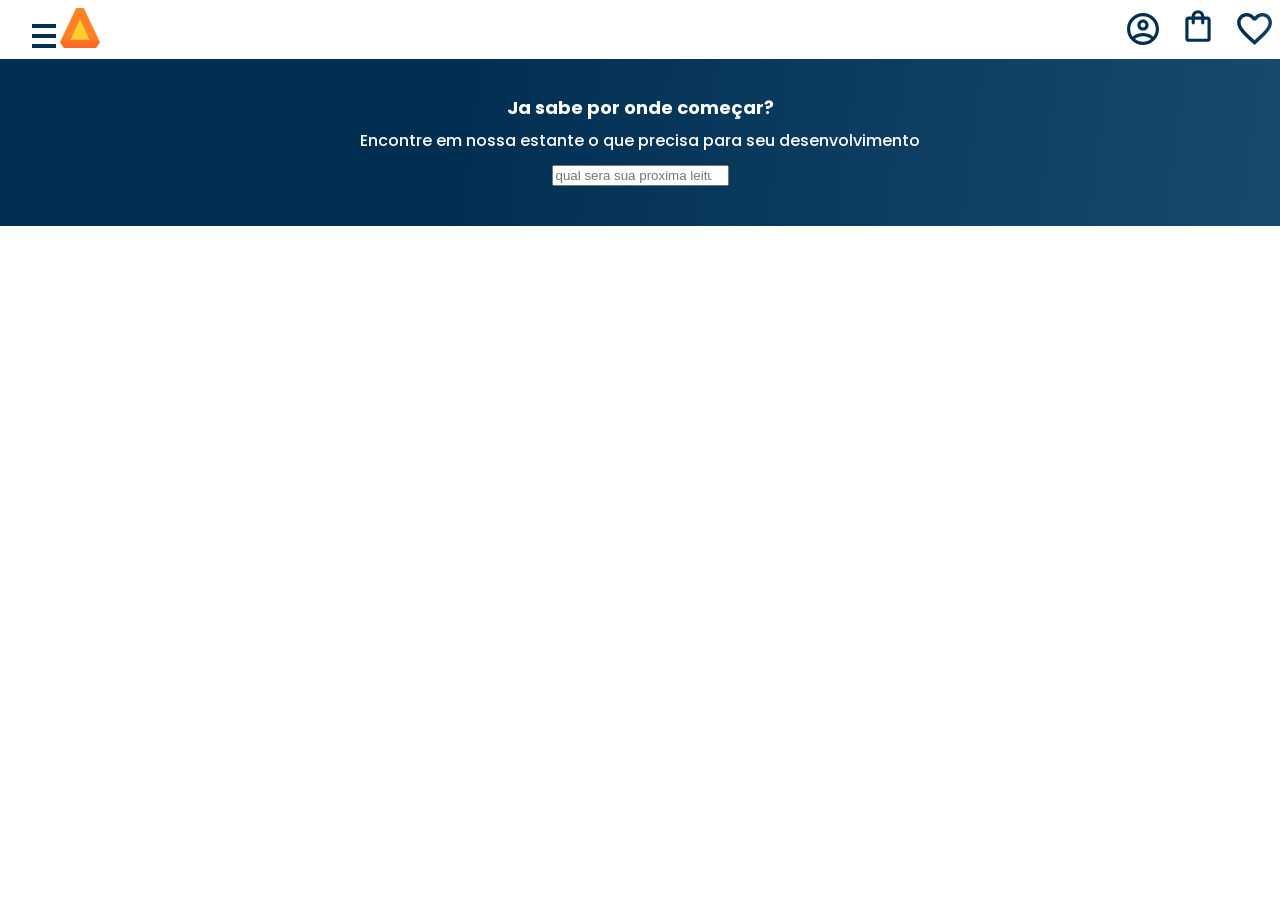
==== index.html @ f9f3d652 "Add files via upload" ====
<!DOCTYPE html>
<html lang="en">
<head>
    <meta charset="UTF-8">
    <meta http-equiv="X-UA-Compatible" content="IE=edge">
    <meta name="viewport" content="width=device-width, initial-scale=1.0">
    <title>Document</title>
    <link rel="stylesheet" href="assets/css/reset.css">
    <link rel="stylesheet" href="assets/css/style.css">
    <link rel="preconnect" href="https://fonts.googleapis.com">
<link rel="preconnect" href="https://fonts.gstatic.com" crossorigin>
<link href="https://fonts.googleapis.com/css2?family=Poppins:ital,wght@0,100;0,200;0,300;0,400;0,500;0,600;0,700;0,800;0,900;1,100;1,200;1,300;1,400;1,500;1,600;1,700;1,800;1,900&display=swap" rel="stylesheet">
</head>
<body>
    
    <header class="cabecalho">
        <div class="container">
        <input type="checkbox" id="menu" class="menu-checkbox">  
        
        <label for="menu">
            <span class="menu-hamburguer"></span>
        </label>
        
        <img src="assets/img/AluraBooks/Logo.svg" alt="logo da alurabooks" class="logo-alurabooks">
        <ul class="menu-lista">
            <li class="lista-titulo">CATEGORIA</li>
            <li class="lista-item"> <a href="#">Romance</a> </li>
            <li class="lista-item"> <a href="#">Terror</a> </li>
            <li class="lista-item"> <a href="#">Ficção</a> </li>
            <li class="lista-item"> <a href="#">Nacional</a> </li>
            <li class="lista-item"> <a href="#">Comédia</a> </li>
            <li class="lista-item"> <a href="#">Suspense</a> </li>
            <li class="lista-item"> <a href="#">Ação</a> </li>
            <li class="lista-item"> <a href="#">Fantasia</a> </li>
        </ul>
     </div>

     
     <div  class container >
        <a href="#"><img src="assets/img/AluraBooks/Usuário.svg" alt=""></a>
        <a href="#"><img src="assets/img/AluraBooks/Compras.svg" alt=""></a>
        <a href="#"><img src="assets/img/AluraBooks/Favoritos.svg" alt=""></a>
       </div>
    
    </header>
    <section class="banner">
        <h2 class="banner-titulo">
            Ja sabe por onde começar?
        </h2>
        <p class="banner-texto">
            Encontre em nossa estante o que precisa para seu desenvolvimento
        </p>
        <input class= "banner-pesquisa" type="search"
        placeholder="qual sera sua proxima leitura">
    </section>
    
    
</body>
</html>
---- assets/css/style.css ----
@import url(header.css);
@import url(banner.css);
:root{
--cor-de-fundo: #ffffff;
--laranja: #eb9b00;
--branco: #ffffff;
--azul-degrade: linear-gradient(97.56deg, #002f52 35.49%, #326589 165.37%);
}

body{
    font-family: "poppins",sans-serif ;
}
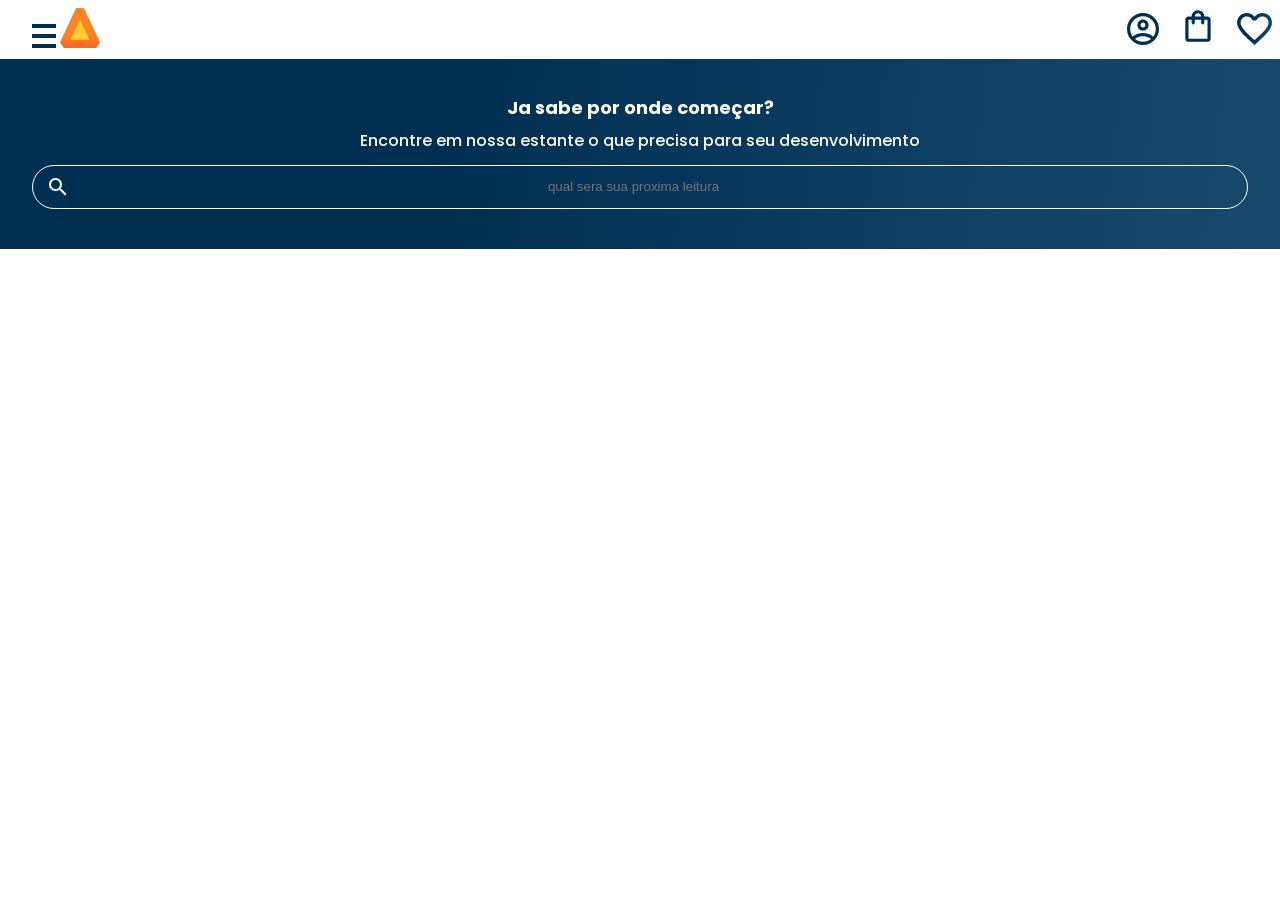
==== commit fbd3c914: "Add files via upload" ====
--- a/index.html
+++ b/index.html
@@ -57,3 +57,5 @@
     
 </body>
 </html>
+
+
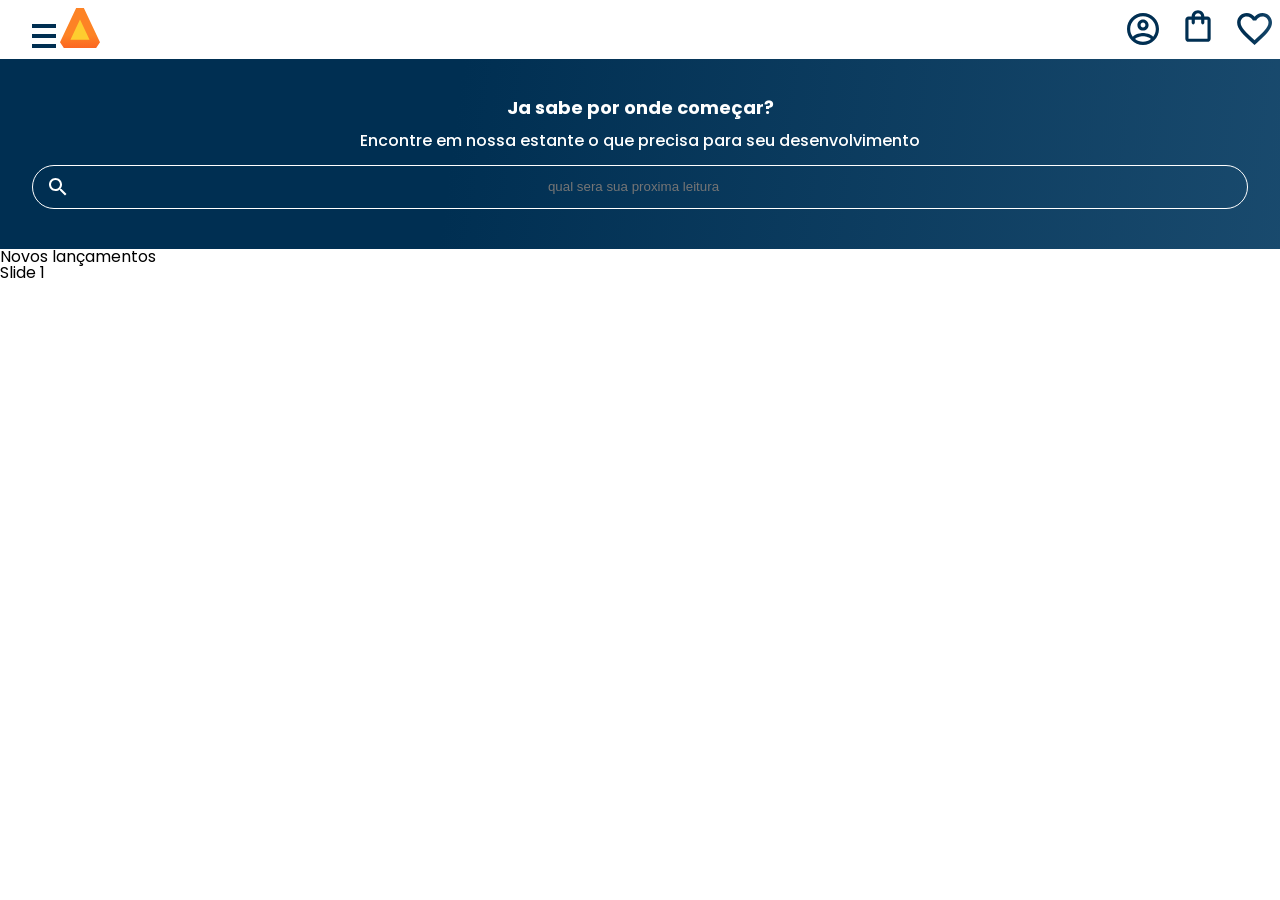
==== commit 29abc676: "Add files via upload" ====
--- a/index.html
+++ b/index.html
@@ -10,6 +10,9 @@
     <link rel="preconnect" href="https://fonts.googleapis.com">
 <link rel="preconnect" href="https://fonts.gstatic.com" crossorigin>
 <link href="https://fonts.googleapis.com/css2?family=Poppins:ital,wght@0,100;0,200;0,300;0,400;0,500;0,600;0,700;0,800;0,900;1,100;1,200;1,300;1,400;1,500;1,600;1,700;1,800;1,900&display=swap" rel="stylesheet">
+<link
+  rel="stylesheet"
+  href="https://cdn.jsdelivr.net/npm/swiper@11/swiper-bundle.min.css"/>
 </head>
 <body>
     
@@ -53,6 +56,22 @@
         <input class= "banner-pesquisa" type="search"
         placeholder="qual sera sua proxima leitura">
     </section>
+<section class="carrossel"> 
+    <h2 class="carrossel-titulo">
+        Novos lançamentos
+    </h2>
+    <div class="swiper-wrapper">
+
+        <div class="swiper-slide">Slide 1 </div>
+        <div class="swiper-slide">Slide 2 </div>
+        <div class="swiper-slide"> Slide 3 </div>
+    </div>
+</section>
+
+
+
+
+    <script src="https://cdn.jsdelivr.net/npm/swiper@11/swiper-bundle.min.js"></script>
     
     
 </body>
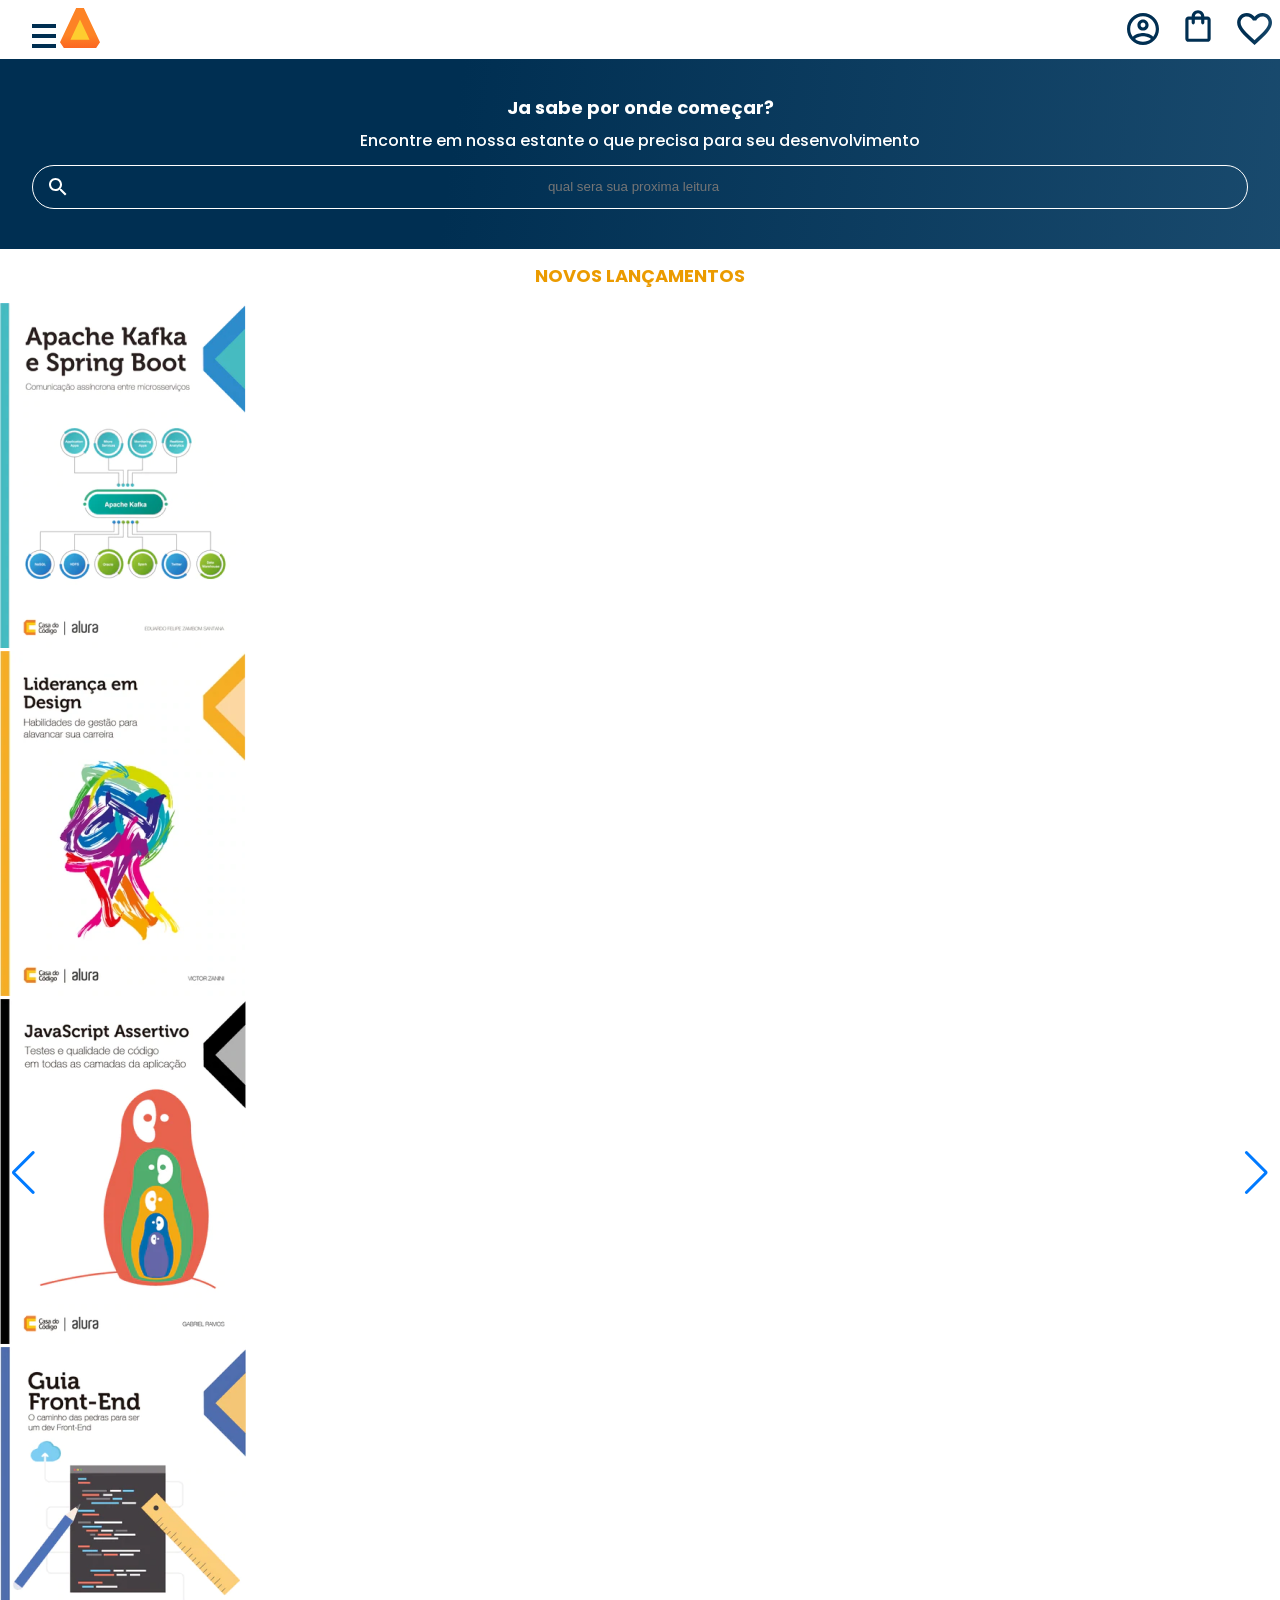
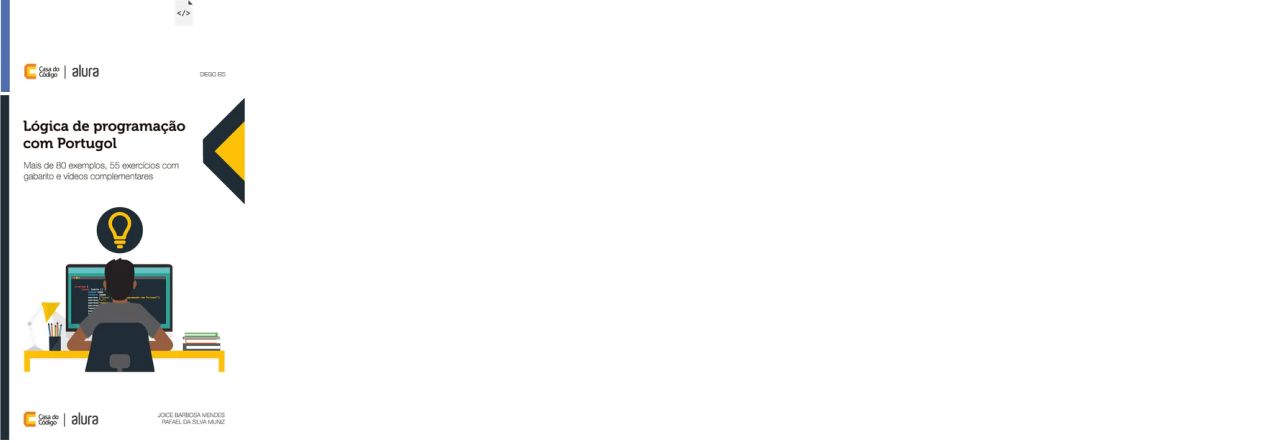
==== commit 9b9c0ab0: "Add files via upload" ====
--- a/index.html
+++ b/index.html
@@ -60,18 +60,20 @@
     <h2 class="carrossel-titulo">
         Novos lançamentos
     </h2>
-    <div class="swiper-wrapper">
-
-        <div class="swiper-slide">Slide 1 </div>
-        <div class="swiper-slide">Slide 2 </div>
-        <div class="swiper-slide"> Slide 3 </div>
+    <div class="swiper">
+        <div class="swiper-wraper">
+            <div class="swiper-slide"><img src="assets/img/AluraBooks/ApacheKafka.png" alt=""></div>
+            <div class="swiper-slide"><img src="assets/img/AluraBooks/Liderança.png" alt=""></div>
+            <div class="swiper-slide"><img src="assets/img/AluraBooks/Javascript.png" alt=""></div>
+            <div class="swiper-slide"><img src="assets/img/AluraBooks/Guia Front-end.png" alt=""></div>
+            <div class="swiper-slide"><img src="assets/img/AluraBooks/Portugol.png" alt=""></div>
+        </div>
+        <div class="swiper-pagination"></div>
+        <div class="swiper-button-prev"></div>
+        <div class="swiper-button-next"></div>
     </div>
 </section>
 
-
-
-
-    <script src="https://cdn.jsdelivr.net/npm/swiper@11/swiper-bundle.min.js"></script>
     
     
 </body>
--- a/assets/css/style.css
+++ b/assets/css/style.css
@@ -1,5 +1,6 @@
 @import url(header.css);
 @import url(banner.css);
+@import url(carrossel.css);
 :root{
 --cor-de-fundo: #ffffff;
 --laranja: #eb9b00;
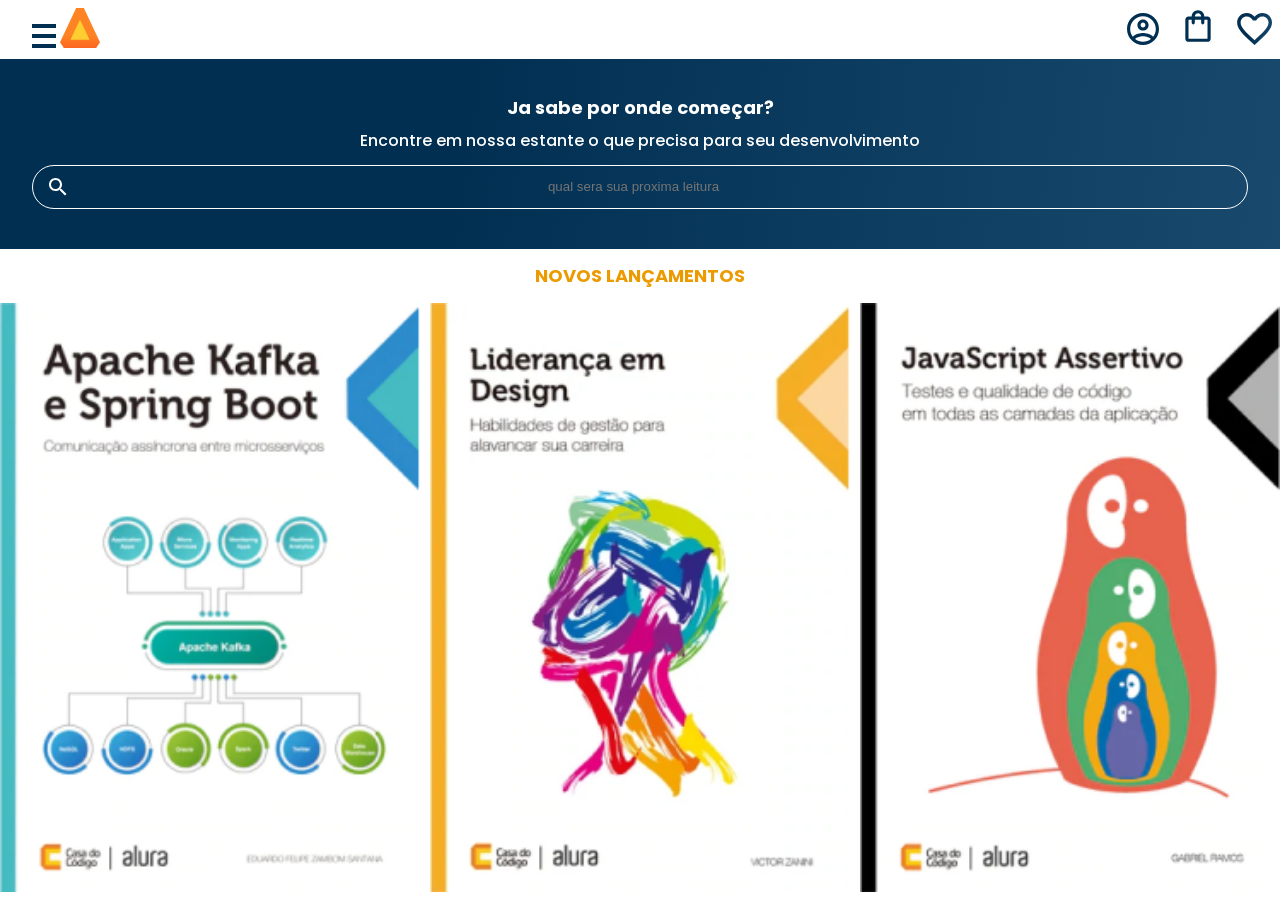
==== commit b773aaa5: "Add files via upload" ====
--- a/index.html
+++ b/index.html
@@ -61,7 +61,7 @@
         Novos lançamentos
     </h2>
     <div class="swiper">
-        <div class="swiper-wraper">
+        <div class="swiper-wrapper">
             <div class="swiper-slide"><img src="assets/img/AluraBooks/ApacheKafka.png" alt=""></div>
             <div class="swiper-slide"><img src="assets/img/AluraBooks/Liderança.png" alt=""></div>
             <div class="swiper-slide"><img src="assets/img/AluraBooks/Javascript.png" alt=""></div>
@@ -72,6 +72,17 @@
         <div class="swiper-button-prev"></div>
         <div class="swiper-button-next"></div>
     </div>
+    <script src="https:cdn.jsdelivr.net/npm/swiper@11/swiper-bundle.min.js"> </script>
+    <script>
+        const swiper = new Swiper('.swiper',{
+        spaceBetween:10,
+        slidesPerView:3,
+        pagination:{
+            el: "swiper-pagination",
+            type:"bullets",
+           }
+        });
+    </script>
 </section>
 
     
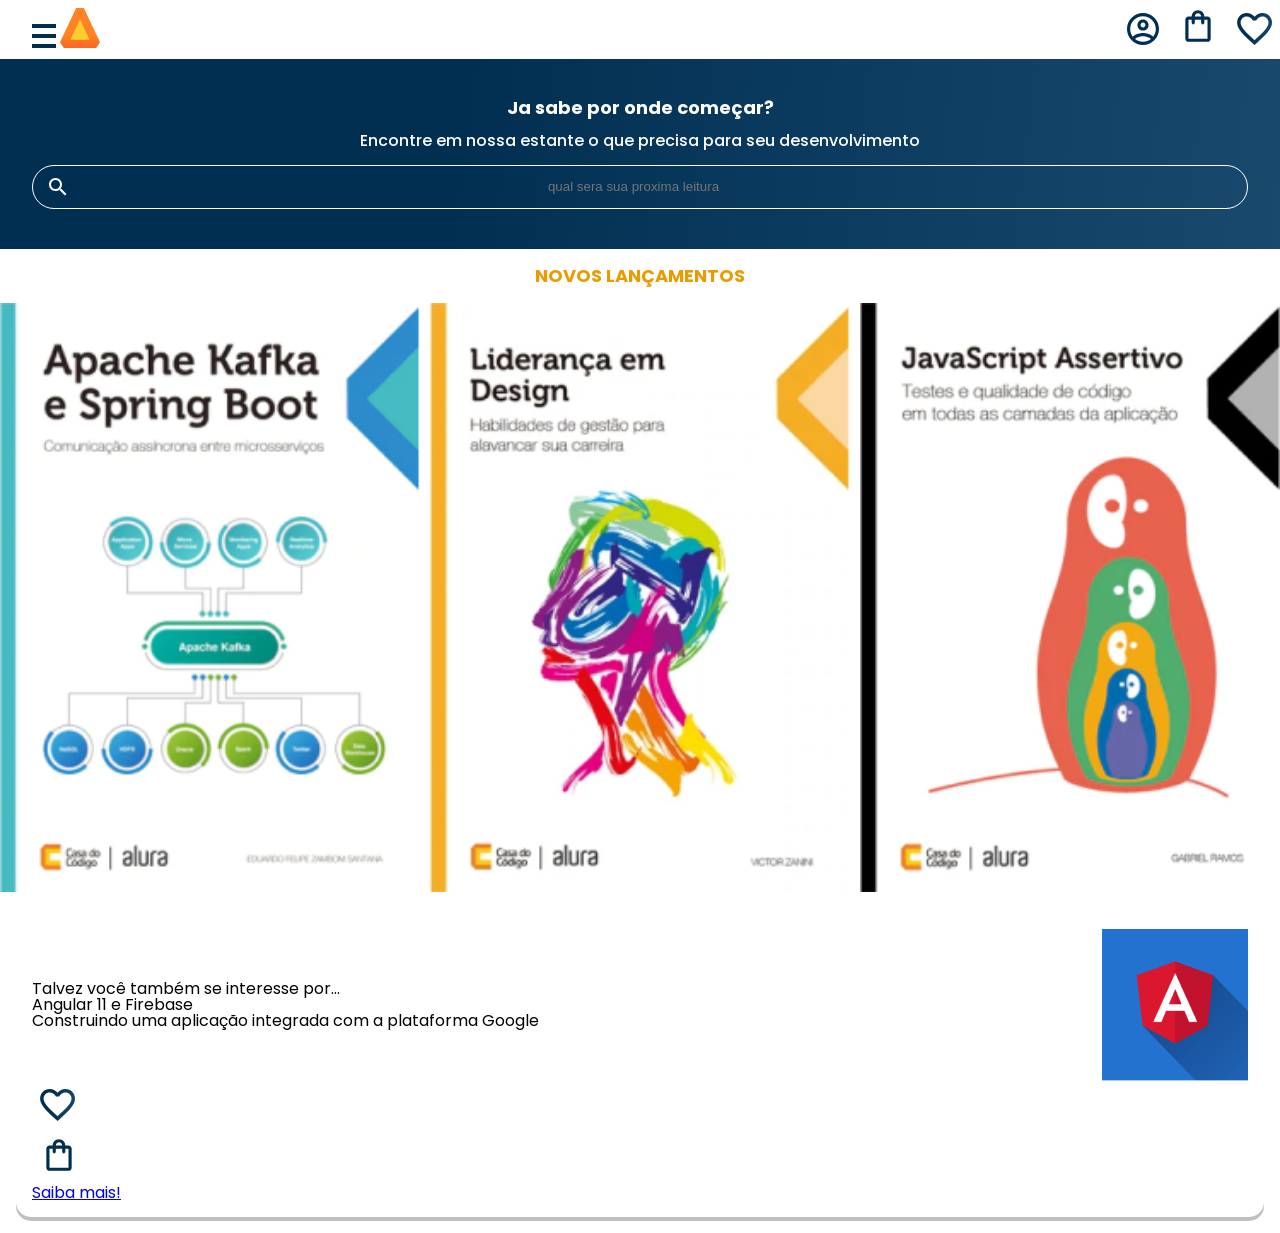
==== commit f608d189: "Add files via upload" ====
--- a/index.html
+++ b/index.html
@@ -72,6 +72,22 @@
         <div class="swiper-button-prev"></div>
         <div class="swiper-button-next"></div>
     </div>
+    <div class="card">
+        <div class="card-descricao">
+            <div class="descricao">
+                <h3 class="descricao-titulo"> Talvez você também se interesse por...</h3>
+                <h2 class="descricao-titulo-livro">Angular 11 e Firebase</h2>
+                <p class="descricao-texto">Construindo uma aplicação integrada com a plataforma Google</p>
+            </div>
+            <img src="assets/img/AluraBooks/Angular-1.png" alt="">
+        </div>
+        <div class="card-botoes">
+            <div class="botoes"></div>
+            <div class="botoes-item"><img src="assets/img/AluraBooks/Favoritos.svg" alt=""> </div>
+            <div class="botoes-item"><img src="assets/img/AluraBooks/Compras.svg" alt=""></div>
+        </div>
+        <a href="#" class="botao-ancora"> Saiba mais!</a>
+    </div>
     <script src="https:cdn.jsdelivr.net/npm/swiper@11/swiper-bundle.min.js"> </script>
     <script>
         const swiper = new Swiper('.swiper',{
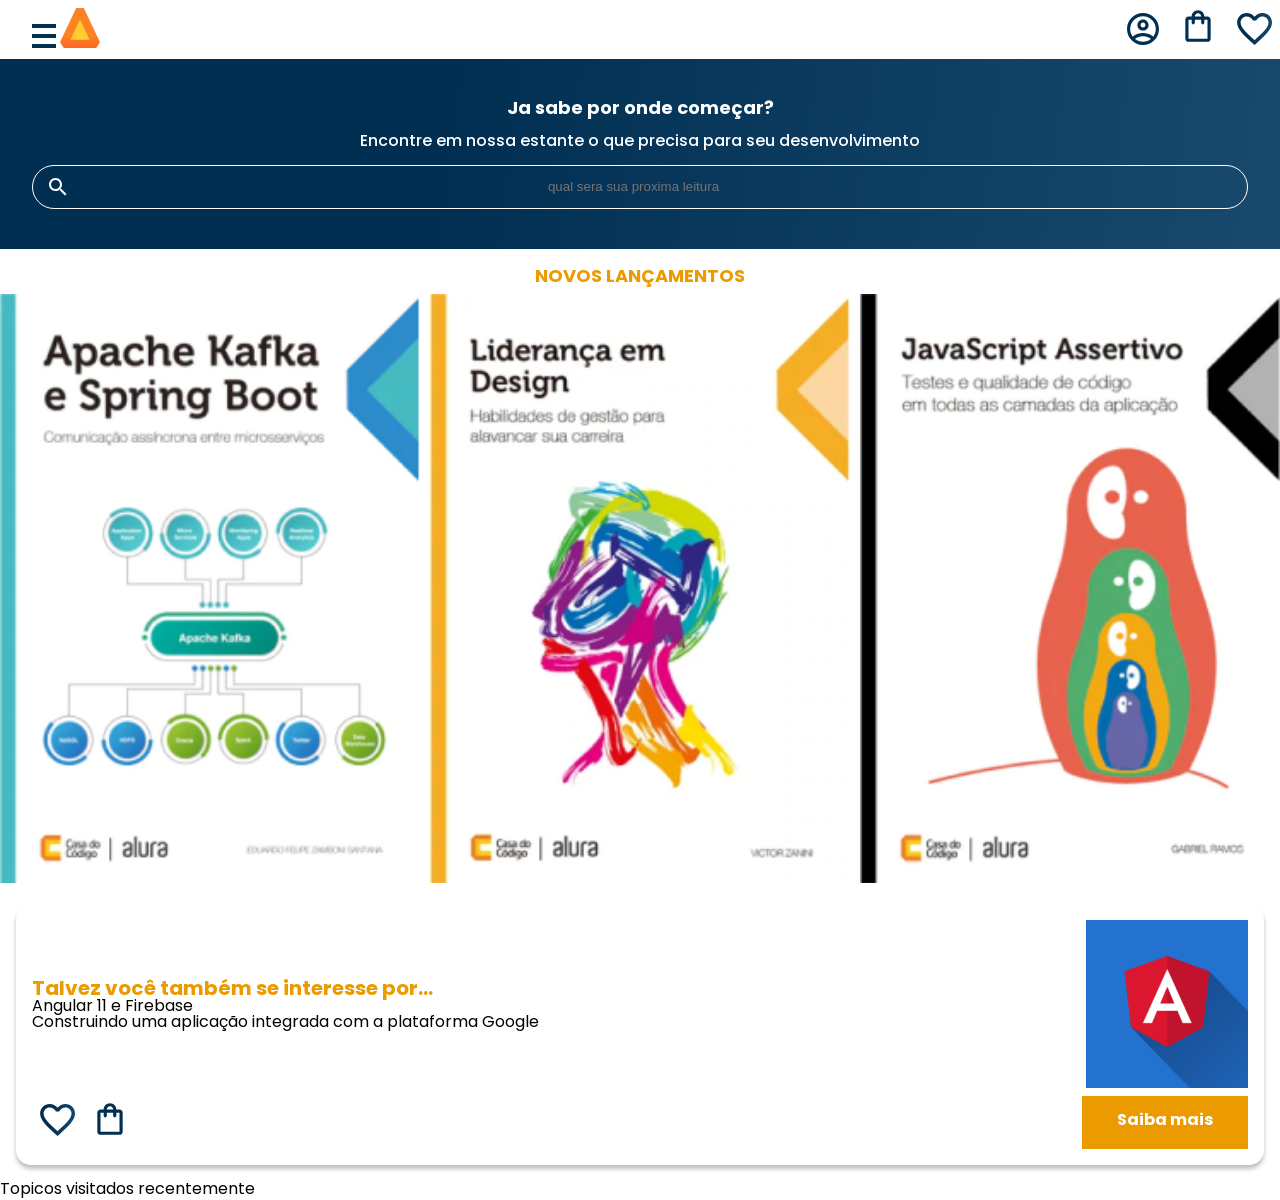
==== commit 3f21736d: "Add files via upload" ====
--- a/index.html
+++ b/index.html
@@ -1,5 +1,6 @@
 <!DOCTYPE html>
 <html lang="en">
+
 <head>
     <meta charset="UTF-8">
     <meta http-equiv="X-UA-Compatible" content="IE=edge">
@@ -8,43 +9,44 @@
     <link rel="stylesheet" href="assets/css/reset.css">
     <link rel="stylesheet" href="assets/css/style.css">
     <link rel="preconnect" href="https://fonts.googleapis.com">
-<link rel="preconnect" href="https://fonts.gstatic.com" crossorigin>
-<link href="https://fonts.googleapis.com/css2?family=Poppins:ital,wght@0,100;0,200;0,300;0,400;0,500;0,600;0,700;0,800;0,900;1,100;1,200;1,300;1,400;1,500;1,600;1,700;1,800;1,900&display=swap" rel="stylesheet">
-<link
-  rel="stylesheet"
-  href="https://cdn.jsdelivr.net/npm/swiper@11/swiper-bundle.min.css"/>
+    <link rel="preconnect" href="https://fonts.gstatic.com" crossorigin>
+    <link
+        href="https://fonts.googleapis.com/css2?family=Poppins:ital,wght@0,100;0,200;0,300;0,400;0,500;0,600;0,700;0,800;0,900;1,100;1,200;1,300;1,400;1,500;1,600;1,700;1,800;1,900&display=swap"
+        rel="stylesheet">
+    <link rel="stylesheet" href="https://cdn.jsdelivr.net/npm/swiper@11/swiper-bundle.min.css" />
 </head>
+
 <body>
-    
+
     <header class="cabecalho">
         <div class="container">
-        <input type="checkbox" id="menu" class="menu-checkbox">  
-        
-        <label for="menu">
-            <span class="menu-hamburguer"></span>
-        </label>
-        
-        <img src="assets/img/AluraBooks/Logo.svg" alt="logo da alurabooks" class="logo-alurabooks">
-        <ul class="menu-lista">
-            <li class="lista-titulo">CATEGORIA</li>
-            <li class="lista-item"> <a href="#">Romance</a> </li>
-            <li class="lista-item"> <a href="#">Terror</a> </li>
-            <li class="lista-item"> <a href="#">Ficção</a> </li>
-            <li class="lista-item"> <a href="#">Nacional</a> </li>
-            <li class="lista-item"> <a href="#">Comédia</a> </li>
-            <li class="lista-item"> <a href="#">Suspense</a> </li>
-            <li class="lista-item"> <a href="#">Ação</a> </li>
-            <li class="lista-item"> <a href="#">Fantasia</a> </li>
-        </ul>
-     </div>
+            <input type="checkbox" id="menu" class="menu-checkbox">
 
-     
-     <div  class container >
-        <a href="#"><img src="assets/img/AluraBooks/Usuário.svg" alt=""></a>
-        <a href="#"><img src="assets/img/AluraBooks/Compras.svg" alt=""></a>
-        <a href="#"><img src="assets/img/AluraBooks/Favoritos.svg" alt=""></a>
-       </div>
-    
+            <label for="menu">
+                <span class="menu-hamburguer"></span>
+            </label>
+
+            <img src="assets/img/AluraBooks/Logo.svg" alt="logo da alurabooks" class="logo-alurabooks">
+            <ul class="menu-lista">
+                <li class="lista-titulo">CATEGORIA</li>
+                <li class="lista-item"> <a href="#">Romance</a> </li>
+                <li class="lista-item"> <a href="#">Terror</a> </li>
+                <li class="lista-item"> <a href="#">Ficção</a> </li>
+                <li class="lista-item"> <a href="#">Nacional</a> </li>
+                <li class="lista-item"> <a href="#">Comédia</a> </li>
+                <li class="lista-item"> <a href="#">Suspense</a> </li>
+                <li class="lista-item"> <a href="#">Ação</a> </li>
+                <li class="lista-item"> <a href="#">Fantasia</a> </li>
+            </ul>
+        </div>
+
+
+        <div class container>
+            <a href="#"><img src="assets/img/AluraBooks/Usuário.svg" alt=""></a>
+            <a href="#"><img src="assets/img/AluraBooks/Compras.svg" alt=""></a>
+            <a href="#"><img src="assets/img/AluraBooks/Favoritos.svg" alt=""></a>
+        </div>
+
     </header>
     <section class="banner">
         <h2 class="banner-titulo">
@@ -53,57 +55,73 @@
         <p class="banner-texto">
             Encontre em nossa estante o que precisa para seu desenvolvimento
         </p>
-        <input class= "banner-pesquisa" type="search"
-        placeholder="qual sera sua proxima leitura">
+        <input class="banner-pesquisa" type="search" placeholder="qual sera sua proxima leitura">
     </section>
-<section class="carrossel"> 
-    <h2 class="carrossel-titulo">
-        Novos lançamentos
-    </h2>
-    <div class="swiper">
-        <div class="swiper-wrapper">
-            <div class="swiper-slide"><img src="assets/img/AluraBooks/ApacheKafka.png" alt=""></div>
-            <div class="swiper-slide"><img src="assets/img/AluraBooks/Liderança.png" alt=""></div>
-            <div class="swiper-slide"><img src="assets/img/AluraBooks/Javascript.png" alt=""></div>
-            <div class="swiper-slide"><img src="assets/img/AluraBooks/Guia Front-end.png" alt=""></div>
-            <div class="swiper-slide"><img src="assets/img/AluraBooks/Portugol.png" alt=""></div>
+    <section class="carrossel">
+        <h2 class="carrossel-titulo">
+            Novos lançamentos
+        </h2>
+        <div class="swiper">
+            <div class="swiper-wrapper">
+                <div class="swiper-slide"><img src="assets/img/AluraBooks/ApacheKafka.png" alt=""></div>
+                <div class="swiper-slide"><img src="assets/img/AluraBooks/Liderança.png" alt=""></div>
+                <div class="swiper-slide"><img src="assets/img/AluraBooks/Javascript.png" alt=""></div>
+                <div class="swiper-slide"><img src="assets/img/AluraBooks/Guia Front-end.png" alt=""></div>
+                <div class="swiper-slide"><img src="assets/img/AluraBooks/Portugol.png" alt=""></div>
+            </div>
+            <div class="swiper-pagination"></div>
+            <div class="swiper-button-prev"></div>
+            <div class="swiper-button-next"></div>
         </div>
-        <div class="swiper-pagination"></div>
-        <div class="swiper-button-prev"></div>
-        <div class="swiper-button-next"></div>
-    </div>
-    <div class="card">
-        <div class="card-descricao">
-            <div class="descricao">
-                <h3 class="descricao-titulo"> Talvez você também se interesse por...</h3>
-                <h2 class="descricao-titulo-livro">Angular 11 e Firebase</h2>
-                <p class="descricao-texto">Construindo uma aplicação integrada com a plataforma Google</p>
+        <div class="card">
+            <div class="card-descricao">
+                <div class="descricao">
+                    <h3 class="descricao-titulo"> Talvez você também se interesse por...</h3>
+                    <h2 class="descricao-titulo-livro">Angular 11 e Firebase</h2>
+                    <p class="descricao-texto">Construindo uma aplicação integrada com a plataforma Google</p>
+                </div>
+                <img src="assets/img/AluraBooks/Angular.png" alt="">
             </div>
-            <img src="assets/img/AluraBooks/Angular-1.png" alt="">
+            <div class="card-botoes">
+                <div class="botoes">
+                    <div class="botoes-item"><img src="assets/img/AluraBooks/Favoritos.svg" alt=""> </div>
+                    <div class="botoes-item"><img src="assets/img/AluraBooks/Compras.svg" alt=""></div>
+                </div>
+
+                <a href="#" class="botao-ancora"> Saiba mais</a>
+            </div>
         </div>
-        <div class="card-botoes">
-            <div class="botoes"></div>
-            <div class="botoes-item"><img src="assets/img/AluraBooks/Favoritos.svg" alt=""> </div>
-            <div class="botoes-item"><img src="assets/img/AluraBooks/Compras.svg" alt=""></div>
-        </div>
-        <a href="#" class="botao-ancora"> Saiba mais!</a>
-    </div>
+    </section>
+    <section class="carrosel">
+        <section class="topicos">
+            <h2 class="topicos-titulo"> Topicos visitados recentemente </h2>
+            <ul class="topicos-lista">
+                <li class="topicos-item"> </li><a href="#" class="topicos-link"></a>
+                <li class="topicos-item"> </li> <a href="#" class="topicos-link"></a>
+                <li class="topicos-item"> </li> <a href="#" class="topicos-link"></a>
+                <li class="topicos-item"> </li> <a href="#" class="topicos-link"></a>
+                <li class="topicos-item"> </li> <a href="#" class="topicos-link"></a>
+                <li class="topicos-item"> </li> <a href="#" class="topicos-link"></a>
+                <li class="topicos-item"> </li> <a href="#" class="topicos-link"></a>
+                <li class="topicos-item"> </li> <a href="#" class="topicos-link"></a>
+            </ul>
+        </section>
+    </section>
     <script src="https:cdn.jsdelivr.net/npm/swiper@11/swiper-bundle.min.js"> </script>
     <script>
-        const swiper = new Swiper('.swiper',{
-        spaceBetween:10,
-        slidesPerView:3,
-        pagination:{
-            el: "swiper-pagination",
-            type:"bullets",
-           }
+        const swiper = new Swiper('.swiper', {
+            spaceBetween: 10,
+            slidesPerView: 3,
+            pagination: {
+                el: "swiper-pagination",
+                type: "bullets",
+            }
         });
     </script>
-</section>
-
-    
-    
-</body>
-</html>
+    </section>
 
 
+
+</body>
+
+</html>
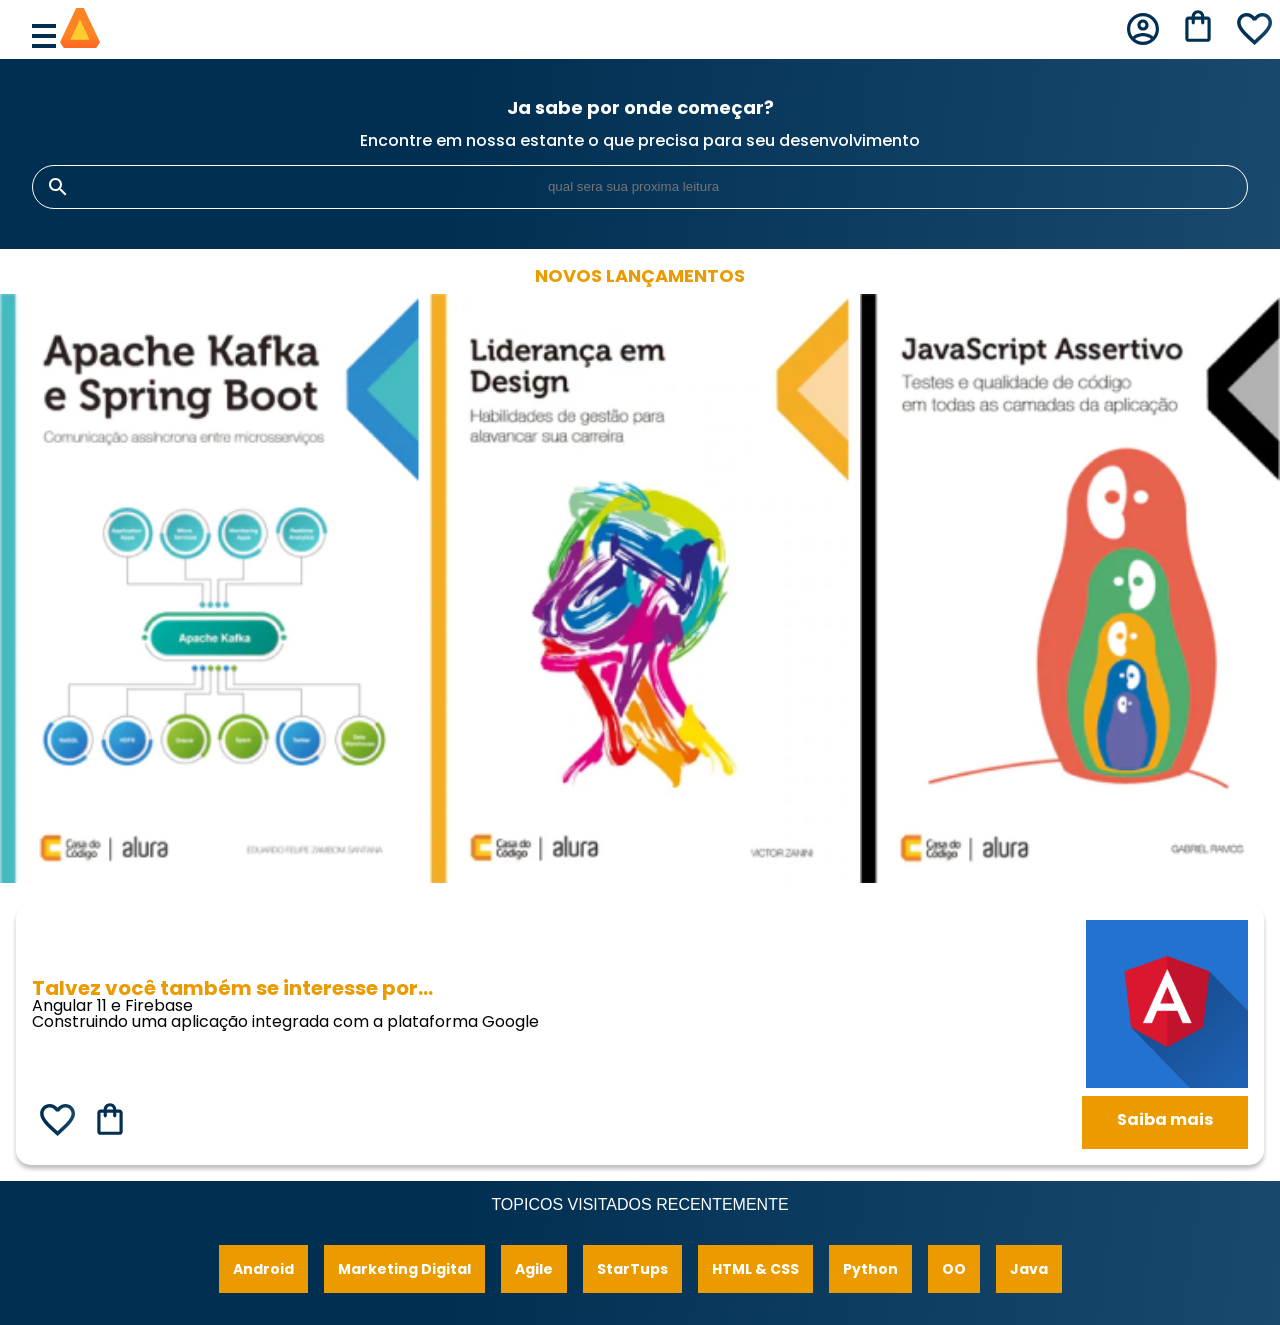
==== commit 257a63ef: "Add files via upload" ====
--- a/index.html
+++ b/index.html
@@ -96,14 +96,14 @@
         <section class="topicos">
             <h2 class="topicos-titulo"> Topicos visitados recentemente </h2>
             <ul class="topicos-lista">
-                <li class="topicos-item"> </li><a href="#" class="topicos-link"></a>
-                <li class="topicos-item"> </li> <a href="#" class="topicos-link"></a>
-                <li class="topicos-item"> </li> <a href="#" class="topicos-link"></a>
-                <li class="topicos-item"> </li> <a href="#" class="topicos-link"></a>
-                <li class="topicos-item"> </li> <a href="#" class="topicos-link"></a>
-                <li class="topicos-item"> </li> <a href="#" class="topicos-link"></a>
-                <li class="topicos-item"> </li> <a href="#" class="topicos-link"></a>
-                <li class="topicos-item"> </li> <a href="#" class="topicos-link"></a>
+                <li class="topicos-item"> <a href="#" class="topicos-link">Android</a> </li>
+                <li class="topicos-item">  <a href="#" class="topicos-link">Marketing Digital</a></li>
+                <li class="topicos-item">  <a href="#" class="topicos-link">Agile</a></li>
+                <li class="topicos-item">  <a href="#" class="topicos-link">StarTups</a></li>
+                <li class="topicos-item"> <a href="#" class="topicos-link">HTML & CSS</a></li>
+                <li class="topicos-item"> <a href="#" class="topicos-link"> Python</a></li>
+                <li class="topicos-item"> <a href="#" class="topicos-link">OO</a></li>
+                <li class="topicos-item">  <a href="#" class="topicos-link">Java</a></li>
             </ul>
         </section>
     </section>
--- a/assets/css/style.css
+++ b/assets/css/style.css
@@ -1,6 +1,7 @@
 @import url(header.css);
 @import url(banner.css);
 @import url(carrossel.css);
+@import url(topicos.css);
 :root{
 --cor-de-fundo: #ffffff;
 --laranja: #eb9b00;
